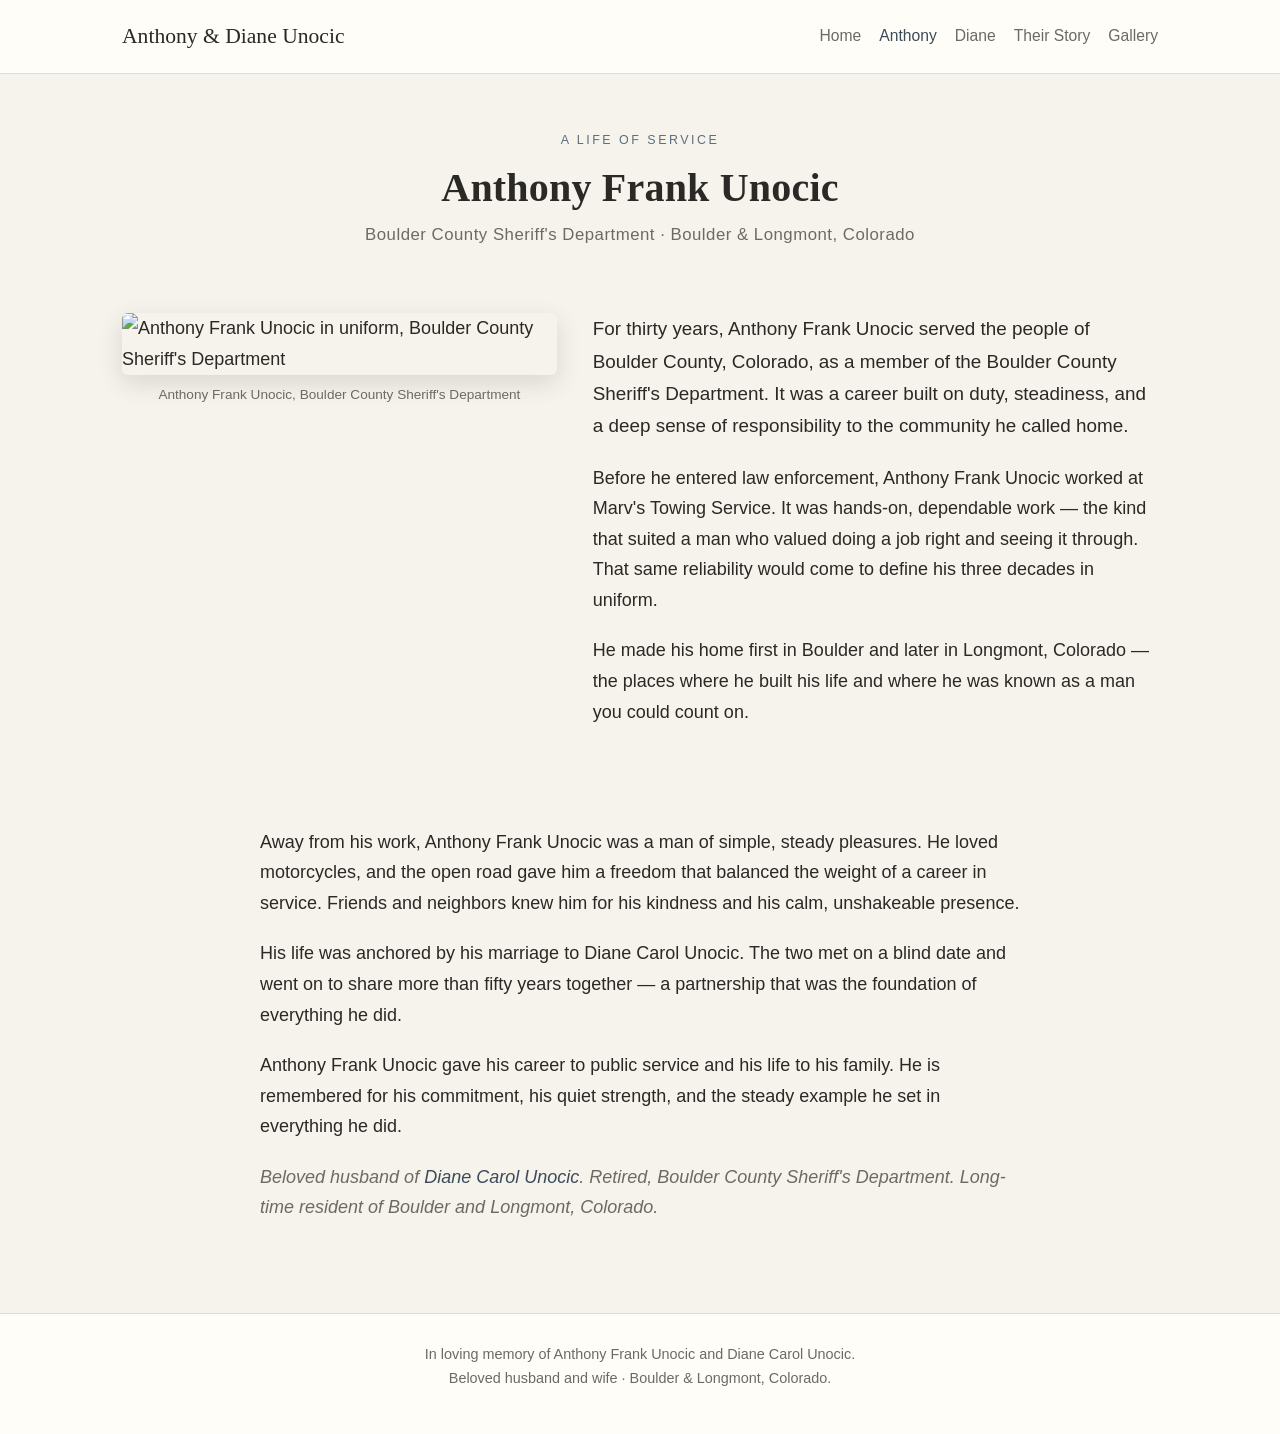
==== anthony.html @ bce6e933 "Add files via upload" ====
<!DOCTYPE html>
<html lang="en">
<head>
<meta charset="UTF-8">
<meta name="viewport" content="width=device-width, initial-scale=1">
<title>Anthony Frank Unocic — Boulder County Sheriff's Department</title>
<meta name="description" content="Anthony Frank Unocic served thirty years with the Boulder County Sheriff's Department in Colorado. The life and career of a devoted public servant and husband of Diane Carol Unocic.">
<link rel="canonical" href="https://anthonyunocic.com/anthony.html">
<meta property="og:type" content="profile">
<meta property="og:title" content="Anthony Frank Unocic — A Life of Service">
<meta property="og:description" content="Thirty years with the Boulder County Sheriff's Department. The life and career of Anthony Frank Unocic.">
<meta property="og:url" content="https://anthonyunocic.com/anthony.html">
<meta property="og:image" content="https://anthonyunocic.com/images/anthony-frank-unocic-boulder-county-sheriff.jpg">
<meta name="twitter:card" content="summary_large_image">
<link rel="stylesheet" href="style.css">
<script type="application/ld+json">
{
  "@context":"https://schema.org","@type":"Person",
  "@id":"https://anthonyunocic.com/anthony.html#person",
  "name":"Anthony Frank Unocic","givenName":"Anthony","familyName":"Unocic",
  "description":"Retired law enforcement officer who served thirty years with the Boulder County Sheriff's Department in Colorado.",
  "jobTitle":"Law enforcement officer","nationality":"American",
  "worksFor":{"@type":"GovernmentOrganization","name":"Boulder County Sheriff's Department"},
  "homeLocation":{"@type":"Place","name":"Longmont, Colorado, United States"},
  "spouse":{"@type":"Person","name":"Diane Carol Unocic","url":"https://anthonyunocic.com/diane.html"},
  "image":"https://anthonyunocic.com/images/anthony-frank-unocic-boulder-county-sheriff.jpg",
  "url":"https://anthonyunocic.com/anthony.html"
}
</script>
</head>
<body>
<header class="site-header">
  <nav class="nav">
    <a class="brand" href="index.html">Anthony &amp; Diane Unocic</a>
    <div class="nav-links">
      <a href="index.html">Home</a>
      <a href="anthony.html" class="active">Anthony</a>
      <a href="diane.html">Diane</a>
      <a href="story.html">Their Story</a>
      <a href="gallery.html">Gallery</a>
    </div>
  </nav>
</header>

<main>
  <section class="hero">
    <div class="kicker">A Life of Service</div>
    <h1>Anthony Frank Unocic</h1>
    <div class="dates">Boulder County Sheriff's Department &middot; Boulder &amp; Longmont, Colorado</div>
  </section>

  <section>
    <div class="split">
      <div>
        <img src="images/anthony-frank-unocic-boulder-county-sheriff.jpg"
             alt="Anthony Frank Unocic in uniform, Boulder County Sheriff's Department">
        <div class="figcap">Anthony Frank Unocic, Boulder County Sheriff's Department</div>
      </div>
      <div>
        <p class="lead">For thirty years, Anthony Frank Unocic served the people of Boulder County, Colorado, as a member of the Boulder County Sheriff's Department. It was a career built on duty, steadiness, and a deep sense of responsibility to the community he called home.</p>
        <p>Before he entered law enforcement, Anthony Frank Unocic worked at Marv's Towing Service. It was hands-on, dependable work — the kind that suited a man who valued doing a job right and seeing it through. That same reliability would come to define his three decades in uniform.</p>
        <p>He made his home first in Boulder and later in Longmont, Colorado — the places where he built his life and where he was known as a man you could count on.</p>
      </div>
    </div>
  </section>

  <section class="wrap-narrow">
    <p>Away from his work, Anthony Frank Unocic was a man of simple, steady pleasures. He loved motorcycles, and the open road gave him a freedom that balanced the weight of a career in service. Friends and neighbors knew him for his kindness and his calm, unshakeable presence.</p>
    <p>His life was anchored by his marriage to Diane Carol Unocic. The two met on a blind date and went on to share more than fifty years together — a partnership that was the foundation of everything he did.</p>
    <p>Anthony Frank Unocic gave his career to public service and his life to his family. He is remembered for his commitment, his quiet strength, and the steady example he set in everything he did.</p>
    <p class="muted"><em>Beloved husband of <a href="diane.html">Diane Carol Unocic</a>. Retired, Boulder County Sheriff's Department. Long-time resident of Boulder and Longmont, Colorado.</em></p>
  </section>
</main>

<footer class="site-footer">
  <div class="inner">
    <p>In loving memory of Anthony Frank Unocic and Diane Carol Unocic.<br>
    Beloved husband and wife &middot; Boulder &amp; Longmont, Colorado.</p>
  </div>
</footer>
</body>
</html>
---- style.css ----
/* Unocic Memorial — shared styles. No external fonts or trackers. */
:root{
  --bg:#f6f3ec;
  --panel:#fffdf8;
  --ink:#2a2926;
  --muted:#6d6a63;
  --line:#e2ddd2;
  --accent:#3c4a5a;
  --accent-soft:#5c6e80;
  --maxw:1080px;
}
*{box-sizing:border-box}
html{scroll-behavior:smooth}
body{
  margin:0;
  background:var(--bg);
  color:var(--ink);
  font-family:-apple-system,BlinkMacSystemFont,"Segoe UI",Roboto,Helvetica,Arial,sans-serif;
  line-height:1.7;
  font-size:18px;
}
h1,h2,h3,.serif{font-family:Georgia,"Times New Roman",serif;font-weight:600;letter-spacing:.2px}
img{max-width:100%;display:block}
a{color:var(--accent);text-decoration:none}
a:hover{text-decoration:underline}

/* Header / nav */
.site-header{background:var(--panel);border-bottom:1px solid var(--line)}
.nav{max-width:var(--maxw);margin:0 auto;padding:18px 22px;display:flex;flex-wrap:wrap;align-items:center;justify-content:space-between;gap:10px}
.brand{font-family:Georgia,serif;font-size:1.35rem;color:var(--ink)}
.brand:hover{text-decoration:none;color:var(--accent)}
.nav-links{display:flex;flex-wrap:wrap;gap:4px 18px;font-size:.98rem}
.nav-links a{color:var(--muted)}
.nav-links a.active,.nav-links a:hover{color:var(--accent)}

/* Layout */
main{max-width:var(--maxw);margin:0 auto;padding:0 22px}
.wrap-narrow{max-width:760px;margin:0 auto}
section{padding:40px 0}
.lead{font-size:1.18rem;color:var(--ink)}
p{margin:0 0 1.1em}
.muted{color:var(--muted)}
.center{text-align:center}

/* Hero */
.hero{padding:56px 0 24px;text-align:center}
.hero h1{font-size:2.5rem;line-height:1.15;margin:0 0 10px}
.hero .dates{color:var(--muted);font-size:1.05rem;letter-spacing:.5px}
.hero-photo{margin:30px auto 0;max-width:620px;border-radius:6px;box-shadow:0 10px 30px rgba(40,40,40,.16)}
.kicker{text-transform:uppercase;letter-spacing:2.5px;font-size:.78rem;color:var(--accent-soft);margin-bottom:14px}

/* Portrait + text split */
.split{display:grid;grid-template-columns:minmax(0,1fr) minmax(0,1.3fr);gap:36px;align-items:start}
.split img{border-radius:6px;box-shadow:0 8px 24px rgba(40,40,40,.14)}
.figcap{font-size:.85rem;color:var(--muted);margin-top:8px;text-align:center}

/* Cards (home navigation) */
.cards{display:grid;grid-template-columns:repeat(auto-fit,minmax(230px,1fr));gap:20px}
.card{background:var(--panel);border:1px solid var(--line);border-radius:8px;overflow:hidden;transition:transform .15s ease,box-shadow .15s ease}
.card:hover{transform:translateY(-3px);box-shadow:0 12px 28px rgba(40,40,40,.12);text-decoration:none}
.card img{aspect-ratio:4/3;object-fit:cover;width:100%}
.card .body{padding:16px 18px}
.card h3{margin:0 0 6px;font-size:1.15rem;color:var(--ink)}
.card p{margin:0;color:var(--muted);font-size:.95rem}

/* Gallery */
.gallery{columns:3 240px;column-gap:14px}
.gallery figure{margin:0 0 14px;break-inside:avoid}
.gallery img{width:100%;border-radius:6px;box-shadow:0 4px 14px rgba(40,40,40,.12)}
.gallery figcaption{font-size:.82rem;color:var(--muted);padding:6px 2px}

/* Divider */
.rule{height:1px;background:var(--line);border:0;max-width:var(--maxw);margin:0 auto}
.flourish{text-align:center;color:var(--accent-soft);letter-spacing:6px;padding:8px 0}

/* Footer */
.site-footer{border-top:1px solid var(--line);margin-top:30px;background:var(--panel)}
.site-footer .inner{max-width:var(--maxw);margin:0 auto;padding:28px 22px;color:var(--muted);font-size:.9rem;text-align:center}

@media(max-width:640px){
  body{font-size:17px}
  .hero h1{font-size:2rem}
  .split{grid-template-columns:1fr;gap:20px}
  .split img{max-width:420px;margin:0 auto}
}
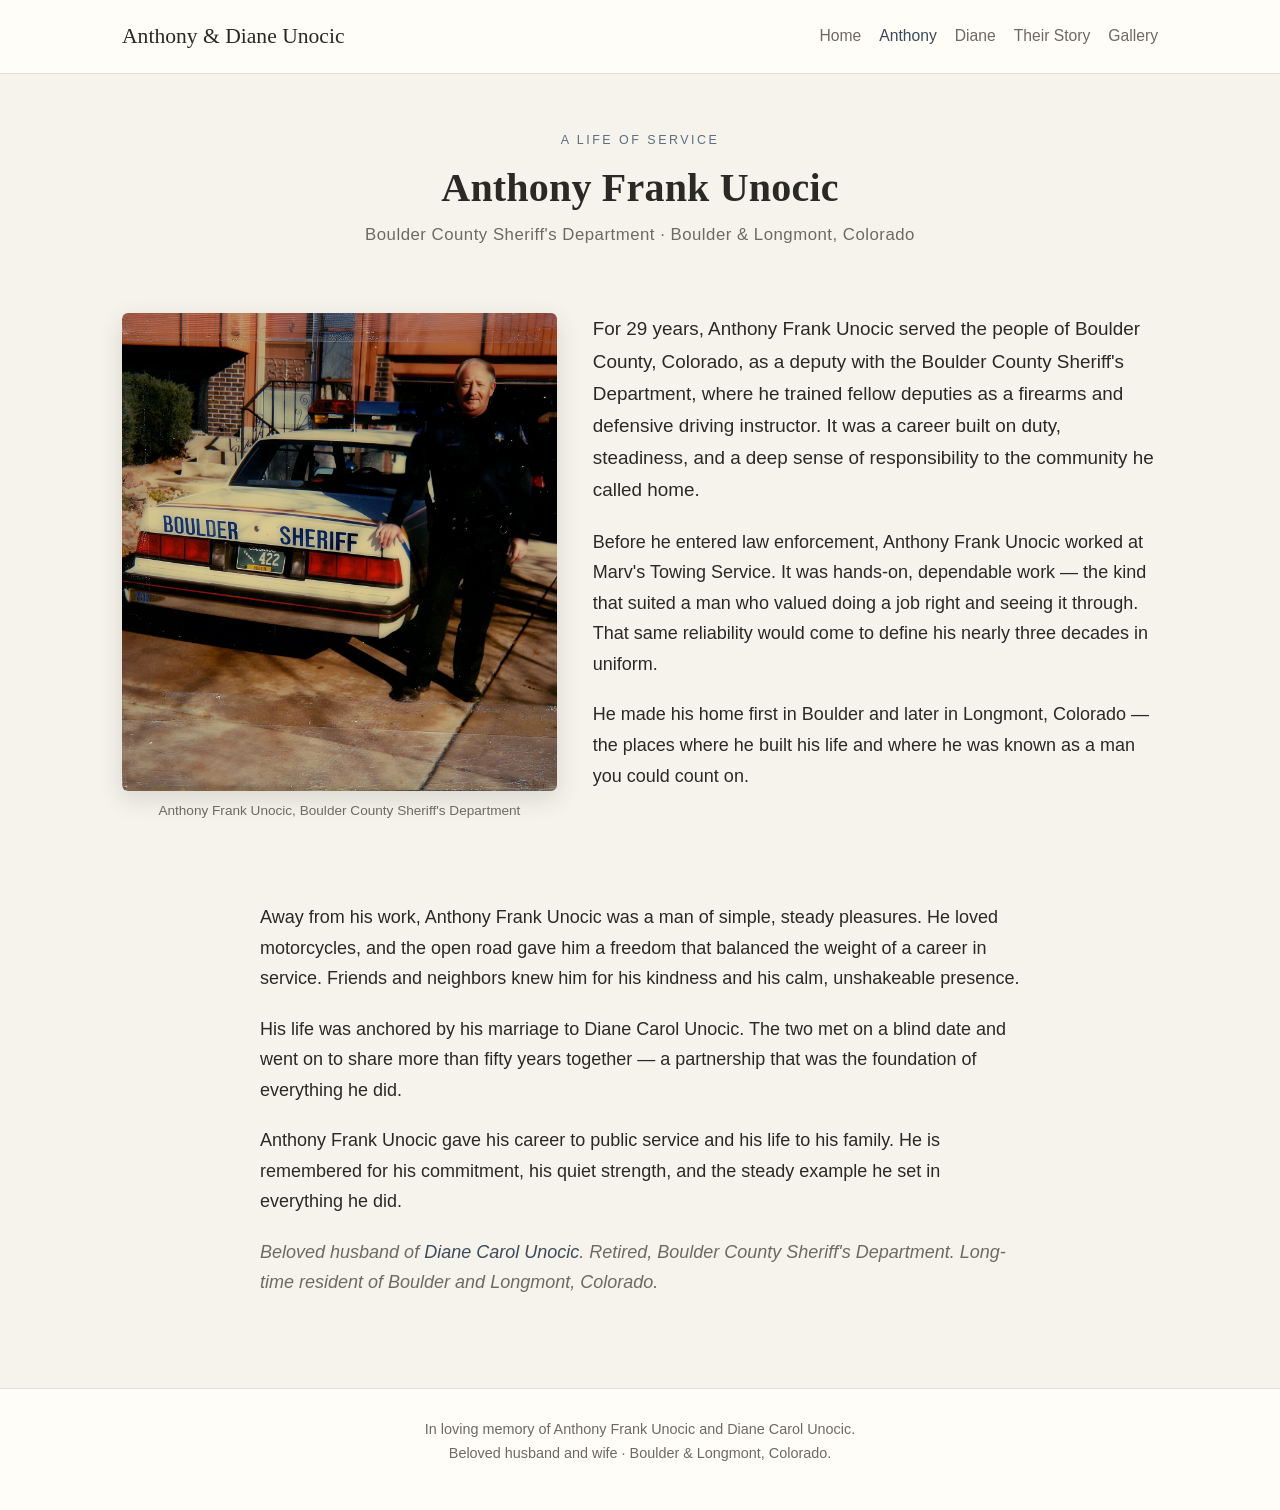
==== commit 2fbbbc63: "Add files via upload" ====
--- a/anthony.html
+++ b/anthony.html
@@ -4,11 +4,11 @@
 <meta charset="UTF-8">
 <meta name="viewport" content="width=device-width, initial-scale=1">
 <title>Anthony Frank Unocic — Boulder County Sheriff's Department</title>
-<meta name="description" content="Anthony Frank Unocic served thirty years with the Boulder County Sheriff's Department in Colorado. The life and career of a devoted public servant and husband of Diane Carol Unocic.">
+<meta name="description" content="Anthony Frank Unocic served 29 years with the Boulder County Sheriff's Department in Colorado. The life and career of a devoted public servant and husband of Diane Carol Unocic.">
 <link rel="canonical" href="https://anthonyunocic.com/anthony.html">
 <meta property="og:type" content="profile">
 <meta property="og:title" content="Anthony Frank Unocic — A Life of Service">
-<meta property="og:description" content="Thirty years with the Boulder County Sheriff's Department. The life and career of Anthony Frank Unocic.">
+<meta property="og:description" content="Twenty-nine years with the Boulder County Sheriff's Department. The life and career of Anthony Frank Unocic.">
 <meta property="og:url" content="https://anthonyunocic.com/anthony.html">
 <meta property="og:image" content="https://anthonyunocic.com/images/anthony-frank-unocic-boulder-county-sheriff.jpg">
 <meta name="twitter:card" content="summary_large_image">
@@ -18,7 +18,7 @@
   "@context":"https://schema.org","@type":"Person",
   "@id":"https://anthonyunocic.com/anthony.html#person",
   "name":"Anthony Frank Unocic","givenName":"Anthony","familyName":"Unocic",
-  "description":"Retired law enforcement officer who served thirty years with the Boulder County Sheriff's Department in Colorado.",
+  "description":"Retired law enforcement officer who served 29 years with the Boulder County Sheriff's Department in Colorado.",
   "jobTitle":"Law enforcement officer","nationality":"American",
   "worksFor":{"@type":"GovernmentOrganization","name":"Boulder County Sheriff's Department"},
   "homeLocation":{"@type":"Place","name":"Longmont, Colorado, United States"},
@@ -57,8 +57,8 @@
         <div class="figcap">Anthony Frank Unocic, Boulder County Sheriff's Department</div>
       </div>
       <div>
-        <p class="lead">For thirty years, Anthony Frank Unocic served the people of Boulder County, Colorado, as a member of the Boulder County Sheriff's Department. It was a career built on duty, steadiness, and a deep sense of responsibility to the community he called home.</p>
-        <p>Before he entered law enforcement, Anthony Frank Unocic worked at Marv's Towing Service. It was hands-on, dependable work — the kind that suited a man who valued doing a job right and seeing it through. That same reliability would come to define his three decades in uniform.</p>
+        <p class="lead">For 29 years, Anthony Frank Unocic served the people of Boulder County, Colorado, as a deputy with the Boulder County Sheriff's Department, where he trained fellow deputies as a firearms and defensive driving instructor. It was a career built on duty, steadiness, and a deep sense of responsibility to the community he called home.</p>
+        <p>Before he entered law enforcement, Anthony Frank Unocic worked at Marv's Towing Service. It was hands-on, dependable work — the kind that suited a man who valued doing a job right and seeing it through. That same reliability would come to define his nearly three decades in uniform.</p>
         <p>He made his home first in Boulder and later in Longmont, Colorado — the places where he built his life and where he was known as a man you could count on.</p>
       </div>
     </div>
